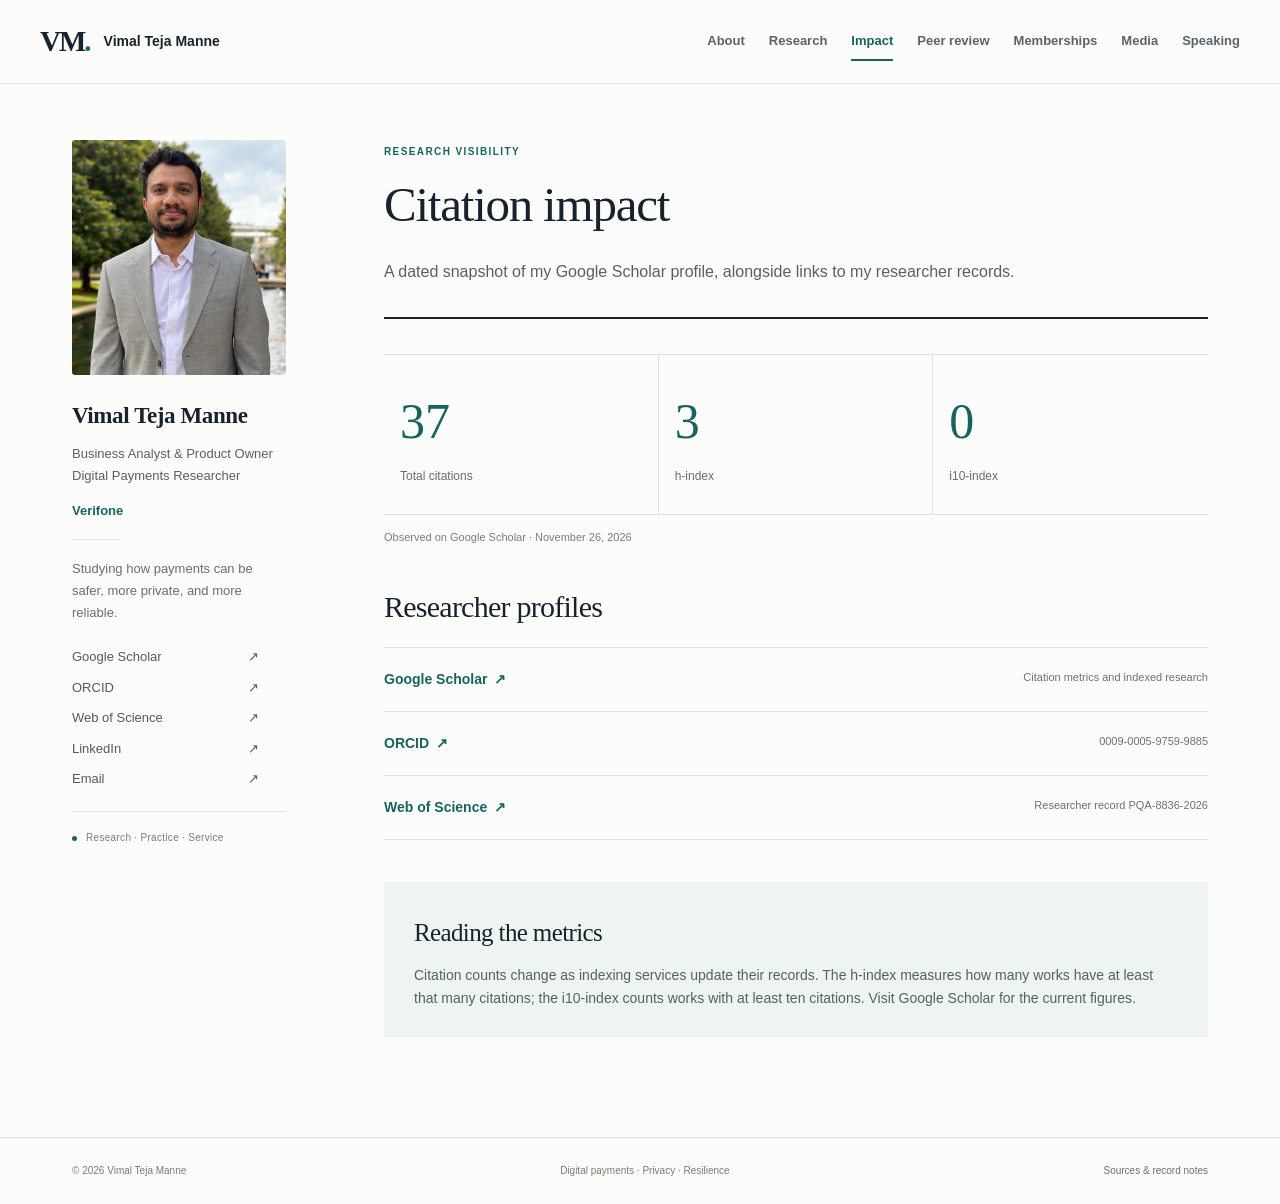
==== citation-impact.html @ 0ba7ec0e "Publish professional and scholarly portfolio" ====
<!doctype html><html lang="en"><head><meta charset="utf-8"><meta name="viewport" content="width=device-width,initial-scale=1"><title>Citation impact | Vimal Teja Manne</title><meta name="description" content="Vimal Teja Manne's professional and scholarly portfolio: digital payments, fraud detection, privacy, resilient systems, and academic service."><meta property="og:title" content="Citation impact | Vimal Teja Manne"><meta property="og:description" content="Digital payments research and practice, with publications, professional service, and speaking."><meta property="og:type" content="website"><link rel="icon" href="./favicon.svg" type="image/svg+xml"><link rel="stylesheet" href="./style.css"><script src="./site.js" defer></script><link rel="canonical" href="https://vimaltejam-prog.github.io/citation-impact.html"><meta property="og:url" content="https://vimaltejam-prog.github.io/citation-impact.html"><meta property="og:image" content="https://vimaltejam-prog.github.io/vimal-teja-manne.jpg"></head><body><a class="skip" href="#main">Skip to content</a><header class="masthead"><div class="masthead-inner"><a class="brand" href="./index.html"><span class="monogram">VM<span>.</span></span><span>Vimal Teja Manne</span></a><button class="menu-toggle" aria-expanded="false" aria-controls="main-nav">Menu <span aria-hidden="true">☰</span></button><nav id="main-nav" aria-label="Main navigation"><a href="./index.html" >About</a><a href="./publications.html" >Research</a><a href="./citation-impact.html" aria-current="page">Impact</a><a href="./peer-review.html" >Peer review</a><a href="./memberships.html" >Memberships</a><a href="./media.html" >Media</a><a href="./speaking.html" >Speaking</a></nav></div></header><div class="site-layout"><aside class="profile" aria-label="Profile"><img src="./vimal-teja-manne.jpg" width="240" height="240" alt="Vimal Teja Manne" fetchpriority="high"><a class="profile-name" href="./index.html">Vimal Teja Manne</a><p class="profile-role">Business Analyst &amp; Product Owner<br>Digital Payments Researcher</p><p class="affiliation">Verifone</p><div class="profile-rule"></div><p class="profile-bio">Studying how payments can be safer, more private, and more reliable.</p><ul class="profile-links"><li><a class="" href="https://scholar.google.com/citations?user=UysVplUAAAAJ&amp;hl=en" target="_blank" rel="noopener noreferrer">Google Scholar <span aria-hidden="true">↗</span></a></li><li><a class="" href="https://orcid.org/0009-0005-9759-9885" target="_blank" rel="noopener noreferrer">ORCID <span aria-hidden="true">↗</span></a></li><li><a class="" href="https://www.webofscience.com/wos/author/record/PQA-8836-2026" target="_blank" rel="noopener noreferrer">Web of Science <span aria-hidden="true">↗</span></a></li><li><a class="" href="https://www.linkedin.com/in/mv9t9/" target="_blank" rel="noopener noreferrer">LinkedIn <span aria-hidden="true">↗</span></a></li><li><a href="mailto:vimalteja.m@gmail.com">Email <span aria-hidden="true">↗</span></a></li></ul><div class="sidebar-note"><span class="dot"></span> Research · Practice · Service</div></aside><main id="main" tabindex="-1"><header class="page-heading"><p class="eyebrow">Research visibility</p><h1>Citation impact</h1><p class="intro">A dated snapshot of my Google Scholar profile, alongside links to my researcher records.</p></header><div class="impact-metrics"><a href="https://scholar.google.com/citations?user=UysVplUAAAAJ&hl=en" target="_blank" rel="noopener noreferrer"><strong>37</strong><span>Total citations</span></a><a href="https://scholar.google.com/citations?user=UysVplUAAAAJ&hl=en" target="_blank" rel="noopener noreferrer"><strong>3</strong><span>h-index</span></a><a href="https://scholar.google.com/citations?user=UysVplUAAAAJ&hl=en" target="_blank" rel="noopener noreferrer"><strong>0</strong><span>i10-index</span></a></div><p class="metric-date">Observed on Google Scholar · November 26, 2026</p><h2>Researcher profiles</h2><div class="record-list"><div class="record"><a class="" href="https://scholar.google.com/citations?user=UysVplUAAAAJ&amp;hl=en" target="_blank" rel="noopener noreferrer">Google Scholar <span aria-hidden="true">↗</span></a><span>Citation metrics and indexed research</span></div><div class="record"><a class="" href="https://orcid.org/0009-0005-9759-9885" target="_blank" rel="noopener noreferrer">ORCID <span aria-hidden="true">↗</span></a><span>0009-0005-9759-9885</span></div><div class="record"><a class="" href="https://www.webofscience.com/wos/author/record/PQA-8836-2026" target="_blank" rel="noopener noreferrer">Web of Science <span aria-hidden="true">↗</span></a><span>Researcher record PQA-8836-2026</span></div></div><div class="note"><h2>Reading the metrics</h2><p>Citation counts change as indexing services update their records. The h-index measures how many works have at least that many citations; the i10-index counts works with at least ten citations. Visit Google Scholar for the current figures.</p></div></main></div><footer><div><span>© 2026 Vimal Teja Manne</span><span>Digital payments · Privacy · Resilience</span><a href="./sources.html">Sources &amp; record notes</a></div></footer></body></html>
---- style.css ----
/* Adapted from the supplied MIT-licensed Academic Pages portfolio. */

:root {
  --portfolio-ink: #17222f;
  --portfolio-accent: #0b6e69;
  --portfolio-accent-dark: #07504c;
  --portfolio-soft: #e9f5f2;
  --portfolio-line: rgba(23, 34, 47, 0.13);
}

.page__title { max-width: 15ch; line-height: 1.08; letter-spacing: -.035em; }
.page__content { color: var(--portfolio-ink); }
.page__content a { text-decoration-thickness: 1px; text-underline-offset: .18em; }
.page-intro { max-width: 720px; font-size: 1.18em !important; line-height: 1.7; color: var(--global-text-color-light); }

.portfolio-hero { padding: clamp(1.5rem, 5vw, 4.5rem) 0 2.5rem; border-bottom: 1px solid var(--portfolio-line); }
.portfolio-hero h1 { max-width: 11ch; margin: .25rem 0 1rem; font-size: clamp(2.6rem, 7vw, 5.5rem); line-height: .98; letter-spacing: -.055em; }
.eyebrow { margin: 0 !important; color: var(--portfolio-accent); font-size: .76rem !important; font-weight: 800; letter-spacing: .12em; text-transform: uppercase; }
.hero-copy { max-width: 680px; font-size: clamp(1.05rem, 2vw, 1.35rem) !important; line-height: 1.6; color: var(--global-text-color-light); }
.hero-actions { display: flex; flex-wrap: wrap; gap: .75rem; margin-top: 1.75rem; }
.button { display: inline-flex; align-items: center; justify-content: center; min-height: 46px; padding: .75rem 1.1rem; border: 1px solid var(--portfolio-accent); border-radius: 999px; font-weight: 750; text-decoration: none !important; transition: transform .18s ease, background .18s ease; }
.button:hover { transform: translateY(-2px); }
.button--primary { background: var(--portfolio-accent); color: #fff !important; }
.button--primary:hover { background: var(--portfolio-accent-dark); }
.button--secondary { color: var(--portfolio-accent) !important; }

.metric-grid { display: grid; grid-template-columns: repeat(4, 1fr); gap: 1px; margin: 0 0 3.5rem; background: var(--portfolio-line); border-bottom: 1px solid var(--portfolio-line); }
.metric-card { min-width: 0; padding: 1.35rem .75rem; background: var(--global-bg-color); text-decoration: none !important; }
.metric-card strong { display: block; color: var(--portfolio-accent); font-size: 1.8rem; line-height: 1; }
.metric-card span { display: block; margin-top: .55rem; color: var(--global-text-color-light); font-size: .75rem; }
.focus-grid { display: grid; grid-template-columns: repeat(3, 1fr); gap: 1rem; margin: 1.5rem 0 3.5rem; }
.focus-card { padding: 1.4rem; border: 1px solid var(--portfolio-line); border-radius: 14px; background: var(--global-bg-color); }
.focus-card h3 { margin: .7rem 0 .5rem; }
.focus-card p { margin: 0 !important; color: var(--global-text-color-light); font-size: .9rem !important; line-height: 1.6; }
.focus-number { color: var(--portfolio-accent); font-size: .75rem; font-weight: 800; letter-spacing: .1em; }
.recognition-list { margin: 1.5rem 0 3.5rem; border-top: 1px solid var(--portfolio-line); }
.recognition-list a { display: grid; grid-template-columns: 90px 1fr auto; gap: 1rem; align-items: center; padding: 1.1rem 0; border-bottom: 1px solid var(--portfolio-line); text-decoration: none !important; }
.recognition-list a > span:first-child { color: var(--portfolio-accent); font-size: .76rem; font-weight: 800; text-transform: uppercase; }
.tag-list { display: flex; flex-wrap: wrap; gap: .55rem; margin: 1.25rem 0 3.5rem; }
.tag-list span { padding: .48rem .72rem; border: 1px solid var(--portfolio-line); border-radius: 999px; font-size: .82rem; }
.service-metrics { margin-top: 2rem; }
.service-list { margin: 1.5rem 0 3.5rem; border-top: 1px solid var(--portfolio-line); }
.service-item { display: grid; grid-template-columns: 90px 1fr; gap: 1.25rem; padding: 1.35rem 0; border-bottom: 1px solid var(--portfolio-line); }
.service-year { color: var(--portfolio-accent); font-size: .84rem; font-weight: 850; }
.service-item h3 { margin: .3rem 0 .25rem; }
.service-item p:last-child { margin: 0; color: var(--global-text-color-light); font-size: .88rem; }
.evidence-card { margin: 1.2rem 0; padding: clamp(1.25rem, 3vw, 1.75rem); border: 1px solid var(--portfolio-line); border-radius: 14px; background: var(--global-bg-color); }
.evidence-card__header { display: flex; align-items: flex-start; justify-content: space-between; gap: 1.25rem; margin-bottom: 1rem; }
.evidence-card__header h3 { margin: .3rem 0 0; }
.evidence-card h4 { margin: 1.2rem 0 .5rem; }
.evidence-card > p { color: var(--global-text-color-light); }
.evidence-link { flex: 0 0 auto; color: var(--portfolio-accent); font-size: .78rem; font-weight: 800; text-decoration: none !important; }
.evidence-note { flex: 0 0 auto; color: var(--global-text-color-light); font-size: .75rem; font-weight: 700; }
.evidence-actions { display: grid; grid-template-columns: repeat(auto-fit, minmax(185px, 1fr)); gap: .65rem; margin: .8rem 0 1.2rem; }
.evidence-actions a { display: block; padding: .75rem .85rem; border: 1px solid var(--portfolio-line); border-radius: 8px; text-decoration: none !important; }
.evidence-actions a:hover { border-color: var(--portfolio-accent); }
.evidence-actions span { display: block; margin-bottom: .2rem; color: var(--portfolio-accent); font-size: .68rem; font-weight: 800; letter-spacing: .08em; text-transform: uppercase; }
.evidence-actions strong { display: block; color: var(--portfolio-ink); font-size: .82rem; line-height: 1.35; }
.review-paper-list { margin: .65rem 0 0; padding-left: 1.25rem; }
.review-paper-list li { margin: .48rem 0; line-height: 1.45; }
.linked-papers a, .review-paper-list a { color: var(--global-text-color); text-decoration-thickness: 1px; }
.evidence-disclosure { margin-top: 3rem; padding: 1.5rem; border-left: 4px solid var(--portfolio-accent); background: var(--portfolio-soft); color: #17222f; }
.evidence-disclosure h2 { margin-top: 0; border: 0; }
.evidence-disclosure p { margin-bottom: 0; }
.contact-band { display: flex; gap: 2rem; align-items: center; justify-content: space-between; margin-top: 3.5rem; padding: clamp(1.5rem, 4vw, 2.5rem); border-radius: 16px; background: var(--portfolio-soft); }
.contact-band h2 { max-width: 650px; margin: .35rem 0 0; padding: 0; border: 0; color: #17222f; font-size: clamp(1.35rem, 3vw, 2rem); }
.classic-profile { max-width: 780px; margin-bottom: 2.75rem; padding: 1.5rem 0 2rem; border-bottom: 2px solid var(--portfolio-ink); }
.classic-profile h1 { max-width: none; margin: .35rem 0 .45rem; font-family: Georgia, 'Times New Roman', serif; font-size: clamp(2.1rem, 5vw, 3.6rem); font-weight: 600; line-height: 1.08; letter-spacing: -.025em; }
.classic-profile__role { margin: 0 0 1.25rem !important; color: var(--portfolio-accent); font-size: .95rem !important; font-weight: 750; }
.classic-profile__summary { max-width: 730px; margin: 0 !important; color: var(--global-text-color-light); font-size: 1.04rem !important; line-height: 1.7; }
.credential-grid { display: grid; grid-template-columns: repeat(4, 1fr); gap: 1px; margin: 1.2rem 0 3rem; border: 1px solid var(--portfolio-line); background: var(--portfolio-line); }
.credential-grid a { padding: 1.1rem; background: var(--global-bg-color); text-decoration: none !important; }
.credential-grid strong { display: block; color: var(--portfolio-ink); font-family: Georgia, 'Times New Roman', serif; font-size: 1.7rem; }
.credential-grid span { display: block; margin-top: .35rem; color: var(--global-text-color-light); font-size: .72rem; line-height: 1.35; }
.evidence-index { margin: 1.25rem 0 3rem; border-top: 1px solid var(--portfolio-line); }
.evidence-index a { display: grid; grid-template-columns: 145px 1fr 90px; gap: 1rem; padding: 1.05rem 0; border-bottom: 1px solid var(--portfolio-line); text-decoration: none !important; }
.evidence-index a > span:first-child { color: var(--portfolio-accent); font-size: .75rem; font-weight: 800; text-transform: uppercase; }
.evidence-index a > span:last-child { text-align: right; color: var(--global-text-color-light); font-size: .72rem; }
.qualification-list { margin: 1.25rem 0 3rem; border-top: 1px solid var(--portfolio-line); }
.qualification-list div { display: grid; grid-template-columns: 120px 1fr; gap: 1.25rem; padding: 1rem 0; border-bottom: 1px solid var(--portfolio-line); }
.qualification-list dt { color: var(--portfolio-accent); font-size: .76rem; font-weight: 800; text-transform: uppercase; }
.qualification-list dd { margin: 0; line-height: 1.55; }
.professional-links { display: flex; flex-wrap: wrap; gap: .45rem .7rem; }
.documentation-statement { margin-top: 2.5rem !important; padding: 1rem 1.15rem; border-left: 3px solid var(--portfolio-accent); background: var(--portfolio-soft); color: #17222f; font-size: .84rem !important; }

@media (max-width: 760px) {
  .metric-grid { grid-template-columns: repeat(2, 1fr); }
  .focus-grid { grid-template-columns: 1fr; }
  .recognition-list a { grid-template-columns: 70px 1fr auto; gap: .65rem; }
  .service-item { grid-template-columns: 58px 1fr; gap: .8rem; }
  .evidence-card__header { flex-direction: column; gap: .65rem; }
  .contact-band { align-items: flex-start; flex-direction: column; }
  .credential-grid { grid-template-columns: repeat(2, 1fr); }
  .evidence-index a { grid-template-columns: 1fr; gap: .35rem; }
  .evidence-index a > span:last-child { text-align: left; }
  .qualification-list div { grid-template-columns: 1fr; gap: .3rem; }
}
/* Portable layout and responsive typography. */
:root{--global-bg-color:#fcfcfa;--global-text-color:#17222f;--global-text-color-light:#55616a;--portfolio-accent:#17645e;--portfolio-accent-dark:#104b47;--portfolio-line:#dce3de;--portfolio-soft:#eef4f0;color-scheme:light}
*{box-sizing:border-box}html{scroll-behavior:smooth}body{margin:0;background:var(--global-bg-color);color:var(--portfolio-ink);font:16px/1.65 -apple-system,BlinkMacSystemFont,"Segoe UI",sans-serif}a{color:var(--portfolio-accent);text-underline-offset:4px}a:hover{color:var(--portfolio-accent-dark)}button,input{font:inherit}button,a,input{ -webkit-tap-highlight-color:transparent}a:focus-visible,button:focus-visible,input:focus-visible{outline:3px solid #bb7b30;outline-offset:5px}h1,h2,h3,p{margin-top:0}h1,h2{font-family:Georgia,"Times New Roman",serif;font-weight:500;letter-spacing:-.025em;line-height:1.2}h2{font-size:30px;margin-bottom:20px}h3{font-size:17px;line-height:1.4}p{margin-bottom:20px}a span[aria-hidden]{display:inline-block;margin-left:3px}main{min-width:0}main:focus{outline:0}.skip{position:fixed;left:12px;top:-80px;z-index:20;padding:10px;background:white}.skip:focus{top:12px}.masthead{border-bottom:1px solid var(--portfolio-line);background:#fcfcfa}.masthead-inner{max-width:1280px;margin:auto;padding:22px 40px;display:flex;align-items:center;justify-content:space-between;gap:25px}.brand{display:flex;align-items:center;gap:14px;text-decoration:none;color:var(--portfolio-ink);font-size:14px;font-weight:650;white-space:nowrap}.monogram{font:600 29px/1 Georgia,serif;letter-spacing:-2px}.monogram span{color:var(--portfolio-accent)}nav{display:flex;gap:24px}nav a{padding:8px 0;color:#59636a;text-decoration:none;font-size:13px;font-weight:550;border-bottom:2px solid transparent}nav a:hover,nav a[aria-current]{color:var(--portfolio-accent);border-color:var(--portfolio-accent)}.menu-toggle{display:none}.site-layout{display:grid;grid-template-columns:240px minmax(0,1fr);gap:72px;max-width:1200px;margin:0 auto;padding:56px 32px 100px}.profile{align-self:start;position:sticky;top:32px}.profile>img{display:block;width:214px;height:235px;object-fit:cover;object-position:50% 30%;border-radius:3px;margin-bottom:22px}.profile-name{display:block;font-family:Georgia,serif;font-size:23px;font-weight:600;color:var(--portfolio-ink);text-decoration:none;letter-spacing:-.4px}.profile-role{font-size:13px;line-height:1.7;color:#55616a;margin:8px 0 12px}.affiliation{font-size:13px;color:var(--portfolio-accent);font-weight:650;margin:0 0 18px}.profile-rule{height:1px;background:var(--portfolio-line);width:48px;margin-bottom:18px}.profile-bio{font-size:13px;color:#64716f;max-width:205px;line-height:1.7}.profile-links{list-style:none;padding:0;margin:22px 0}.profile-links li{margin:9px 0;font-size:13px}.profile-links a{text-decoration:none;color:#4c5e5b;display:flex;justify-content:space-between;max-width:187px}.profile-links a:hover{color:var(--portfolio-accent);text-decoration:underline}.sidebar-note{font-size:10px;letter-spacing:.03em;color:#75817c;border-top:1px solid var(--portfolio-line);padding-top:18px;max-width:214px}.dot{display:inline-block;width:5px;height:5px;background:var(--portfolio-accent);border-radius:50%;margin-right:6px}.classic-profile{padding:3px 0 36px;margin-bottom:28px;max-width:none}.classic-profile h1{font-size:58px;line-height:1.1;margin:17px 0 14px;font-weight:500}.classic-profile__role{font-size:14px!important;line-height:1.65;font-weight:600;margin-bottom:22px!important}.classic-profile__summary{font-size:17px!important;line-height:1.85;max-width:690px}.eyebrow{font-size:10px!important;letter-spacing:.14em;line-height:1.7;font-weight:700;color:var(--portfolio-accent)}.hero-actions{margin-top:26px;gap:25px;align-items:center}.button{border-radius:3px;padding:10px 17px;font-size:12px;min-height:42px;gap:12px}.primary{background:var(--portfolio-accent);color:#fff}.primary:hover{background:var(--portfolio-accent-dark);color:white}.text-link{font-size:12px;font-weight:650;text-decoration:none}.text-link:hover{text-decoration:underline}.credential-grid{border:none;border-top:1px solid var(--portfolio-line);border-bottom:1px solid var(--portfolio-line);margin:0 0 52px;gap:0;background:transparent}.credential-grid a{padding:21px 16px 22px;border-right:1px solid var(--portfolio-line);background:transparent}.credential-grid a:first-child{padding-left:0}.credential-grid a:last-child{border:0}.credential-grid strong{font-size:30px;font-weight:500;color:var(--portfolio-accent);white-space:nowrap}.credential-grid span{font-size:10px;line-height:1.7;margin-top:7px}.about-section{margin-bottom:52px}.about-section h2{margin:14px 0 22px;font-size:34px}.about-section>p:not(.eyebrow):not(.small-source){font-size:15px;line-height:1.85;color:#55616a}.small-source{font-size:11px;color:#6a7771;line-height:1.8}.small-source a{font-size:11px;text-decoration:none}.section-heading h2{font-size:28px;margin-top:12px}.evidence-index{margin-top:24px;margin-bottom:50px}.evidence-index a{grid-template-columns:34px 1fr 25px;gap:15px;padding:20px 0;align-items:start}.evidence-index a>span:first-child{font-size:11px;font-weight:500;letter-spacing:.06em;padding-top:2px}.evidence-index a h3{font-family:Georgia,serif;font-weight:500;font-size:21px;margin:0 0 6px;color:var(--portfolio-ink)}.evidence-index a p{font-size:12px;color:#64716f;margin:0;line-height:1.7}.evidence-index a:hover h3{color:var(--portfolio-accent)}.evidence-index a>.index-arrow{font-size:20px;color:var(--portfolio-accent)!important}.featured{background:var(--portfolio-soft);padding:30px 34px;border-left:3px solid var(--portfolio-accent)}.featured-header{display:flex;justify-content:space-between;align-items:start;gap:22px}.featured h2{font-size:30px;margin:12px 0 20px}.featured p:not(.eyebrow){font-size:14px;color:#55616a;max-width:590px}.feature-label{font-size:8px;letter-spacing:.05em;color:#63766b;max-width:110px;padding-top:18px;line-height:1.8}.page-heading{padding:3px 0 30px;border-bottom:2px solid var(--portfolio-ink);margin-bottom:35px}.page-heading h1{font-size:49px;margin:16px 0 22px}.intro{font-size:16px;line-height:1.85;color:#55616a;max-width:680px;margin-bottom:0}.research-toolbar{margin-bottom:12px}.search-label{display:block;font-size:12px;font-weight:650;margin-bottom:8px}input[type=search]{width:100%;border:1px solid #cbd6ce;background:#fff;border-radius:3px;padding:12px 14px;color:var(--portfolio-ink);font-size:13px}.filters{display:flex;gap:9px;flex-wrap:wrap;margin-top:17px}.filters button{border:1px solid #cbd6ce;background:transparent;padding:7px 12px;border-radius:3px;color:#52645a;font-size:11px;cursor:pointer}.filters button.active{color:white;background:var(--portfolio-accent);border-color:var(--portfolio-accent)}#results-count{font-size:11px;color:#68756e;margin:14px 0}.publication{padding:28px 0 30px;border-top:1px solid var(--portfolio-line)}.publication h2{font-size:24px;margin:12px 0;line-height:1.4}.publication h2 a{color:var(--portfolio-ink);text-decoration:none}.publication h2 a:hover{color:var(--portfolio-accent)}.publication h2 a span{font-family:Arial,sans-serif;font-size:16px;color:var(--portfolio-accent)}.pub-meta{display:flex;gap:15px;align-items:center;color:var(--portfolio-accent);font-size:10px;letter-spacing:.04em;flex-wrap:wrap}.type-tag{background:var(--portfolio-soft);padding:3px 8px;font-size:9px}.authors{font-size:12px;color:#52605a;margin-bottom:6px}.venue{font-size:12px;color:#68756e;margin-bottom:14px}.pub-summary{font-size:14px;color:#52605a}.pub-links{display:flex;gap:16px;flex-wrap:wrap;align-items:center;font-size:11px}.pub-links>a{text-decoration:none;font-weight:650}.doi{font-size:10px;color:#718077;overflow-wrap:anywhere}.documentation-statement{font-size:12px!important;line-height:1.8;border-left-width:2px;padding:16px 20px;margin:40px 0 0!important}.impact-metrics{display:grid;grid-template-columns:repeat(3,1fr);border-top:1px solid var(--portfolio-line);border-bottom:1px solid var(--portfolio-line);margin-top:10px}.impact-metrics a{padding:25px 16px;text-decoration:none;border-right:1px solid var(--portfolio-line)}.impact-metrics a:last-child{border:0}.impact-metrics strong{font-family:Georgia,serif;display:block;font-size:50px;font-weight:500}.impact-metrics span{font-size:12px;color:#627168}.metric-date{font-size:11px;color:#748177;margin:12px 0 42px}.record-list{border-top:1px solid var(--portfolio-line);margin:22px 0 42px}.record{display:flex;justify-content:space-between;gap:25px;padding:20px 0;border-bottom:1px solid var(--portfolio-line);align-items:start}.record>a{font-size:14px;text-decoration:none;font-weight:600}.record>span{font-size:11px;color:#66776a}.record h3{margin:0 0 7px}.record p{margin:0;font-size:13px;color:#667368}.note{background:var(--portfolio-soft);padding:26px 30px;margin-top:35px}.note h2{font-size:25px;margin:10px 0 16px}.note p:not(.eyebrow){font-size:14px;margin-bottom:0;color:#52645b}.note a{display:inline-block;margin-top:15px}.service-item{grid-template-columns:65px 1fr;padding:26px 0;margin-bottom:0;border-bottom:1px solid var(--portfolio-line)}.service-item h2{font-size:25px}.service-item h3{font-size:20px;font-family:Georgia,serif;font-weight:500}.service-item p{font-size:14px;color:#5d6b61;margin-bottom:12px}.service-item .small-source{font-size:11px;margin-bottom:0}.evidence-card{border-radius:3px;padding:28px 30px;margin:24px 0}.evidence-card h2{font-size:29px;margin:12px 0 16px}.evidence-card>p:not(.eyebrow){font-size:14px}.badge{display:inline-block;padding:3px 10px;background:var(--portfolio-soft);color:var(--portfolio-accent);font-size:11px;margin-bottom:20px}.facts{font-size:12px;margin:20px 0}.facts div{display:flex;gap:20px;border-top:1px solid var(--portfolio-line);padding:10px 0}.facts dt{width:125px;color:#69756d}.facts dd{margin:0;font-weight:550}.media-item{padding:6px 0 35px;margin:0 0 35px;border-bottom:1px solid var(--portfolio-line)}.media-item h2{font-size:28px;margin:16px 0;line-height:1.35}.media-item h2 a{color:var(--portfolio-ink);text-decoration:none}.media-item h2 a:hover{color:var(--portfolio-accent)}.media-item>p:not(.authors):not(.reference-label):not(.reference-title){font-size:14px;color:#5a685f}.reference-label{margin:20px 0 6px;font-size:9px;letter-spacing:.08em;text-transform:uppercase;color:var(--portfolio-accent)}.reference-title{font-size:12px;margin-bottom:22px;color:#647168}.talk{border-bottom:1px solid var(--portfolio-line);padding:5px 0 30px;margin-bottom:30px}.talk h2{font-size:28px;line-height:1.4;margin:13px 0}.talk .eyebrow span{color:#748174;font-weight:500}.talk>p:not(.eyebrow){font-size:14px;color:#607064}.talk-venue{font-weight:650}.education{padding:5px 0 30px}.education h2{font-size:32px;margin:14px 0}main>h2{margin-top:32px}main>p{font-size:14px;color:#58685c;line-height:1.85}footer{border-top:1px solid var(--portfolio-line);font-size:10px;color:#728073}footer>div{max-width:1200px;margin:auto;padding:25px 32px;display:flex;gap:25px;justify-content:space-between}footer a{color:#637468;text-decoration:none}[hidden]{display:none!important}
@media(min-width:1450px){.site-layout{gap:90px;max-width:1250px}.masthead-inner{max-width:1330px}}
@media(max-width:1050px){.site-layout{gap:42px;grid-template-columns:205px minmax(0,1fr)}.masthead-inner{padding:19px 28px;gap:18px}.brand>span:last-child{display:none}nav{gap:20px}.profile>img{width:190px;height:210px}.profile-name{font-size:21px}.classic-profile h1{font-size:49px}.credential-grid a{padding:19px 10px}.credential-grid strong{font-size:27px}}
@media(max-width:760px){.masthead-inner{padding:16px 22px;flex-wrap:wrap}.brand>span:last-child{display:block;font-size:12px}.monogram{font-size:26px}.menu-toggle{display:block;border:0;background:none;color:var(--portfolio-accent);padding:6px 0;font-size:12px;cursor:pointer}nav{display:none;flex-basis:100%;gap:5px 20px;flex-wrap:wrap;padding-top:10px}nav.open{display:flex}nav a{font-size:12px}.site-layout{grid-template-columns:1fr;gap:36px;padding:28px 22px 60px}.profile{position:static;display:grid;grid-template-columns:100px 1fr;column-gap:20px;border-bottom:1px solid var(--portfolio-line);padding-bottom:24px}.profile>img{grid-column:1;grid-row:1/5;width:100px;height:116px;margin:0;object-position:center 25%}.profile-name{grid-column:2;font-size:23px;line-height:1.3;align-self:end}.profile-role{grid-column:2;font-size:11px;margin:6px 0}.affiliation{grid-column:2;font-size:11px;margin:0}.profile-rule,.profile-bio,.sidebar-note{display:none}.profile-links{grid-column:1/-1;display:flex;gap:10px 18px;flex-wrap:wrap;margin:18px 0 0}.profile-links li{font-size:10px;margin:0}.profile-links a span{display:none}.classic-profile{padding-top:0;margin-bottom:22px}.classic-profile h1{font-size:43px;margin:13px 0}.classic-profile__role{font-size:12px!important}.classic-profile__summary{font-size:15px!important;line-height:1.85}.eyebrow{font-size:9px!important}.hero-actions{gap:20px;margin-top:23px}.credential-grid{grid-template-columns:repeat(2,1fr);margin-bottom:34px}.credential-grid a{padding:19px 17px!important;border-bottom:1px solid var(--portfolio-line)}.credential-grid a:nth-child(2){border-right:0}.credential-grid a:nth-child(3){border-bottom:0}.credential-grid a:last-child{border:0}.credential-grid strong{font-size:29px}.credential-grid span{font-size:10px}.about-section h2{font-size:29px}.about-section{margin-bottom:34px}.about-section>p:not(.eyebrow):not(.small-source){font-size:14px}.desktop-break{display:none}.section-heading h2{font-size:26px}.evidence-index a{grid-template-columns:25px 1fr 20px;gap:9px}.evidence-index a>span:last-child{text-align:right}.evidence-index a h3{font-size:20px}.evidence-index a p{font-size:12px}.featured{padding:25px 23px}.featured-header{display:block}.featured h2{font-size:28px}.feature-label{display:block;padding:0;margin:0 0 15px;max-width:none}.featured p:not(.eyebrow){font-size:13px}.page-heading h1{font-size:40px}.intro{font-size:15px}.publication h2{font-size:23px}.pub-summary{font-size:13px}.record{gap:15px;flex-direction:column}.record>span{font-size:10px}.evidence-card{padding:24px 22px}.evidence-card h2{font-size:26px}.media-item h2,.talk h2{font-size:26px}.impact-metrics strong{font-size:42px}.impact-metrics a{padding:20px 12px}.impact-metrics span{font-size:10px}.note{padding:22px}.facts dt{width:110px}.facts div{gap:10px}footer>div{padding:20px 22px;flex-wrap:wrap;gap:8px 20px}footer>div>span:nth-child(2){display:none}.documentation-statement{font-size:11px!important}}
@media(prefers-reduced-motion:reduce){html{scroll-behavior:auto}*{transition:none!important}}
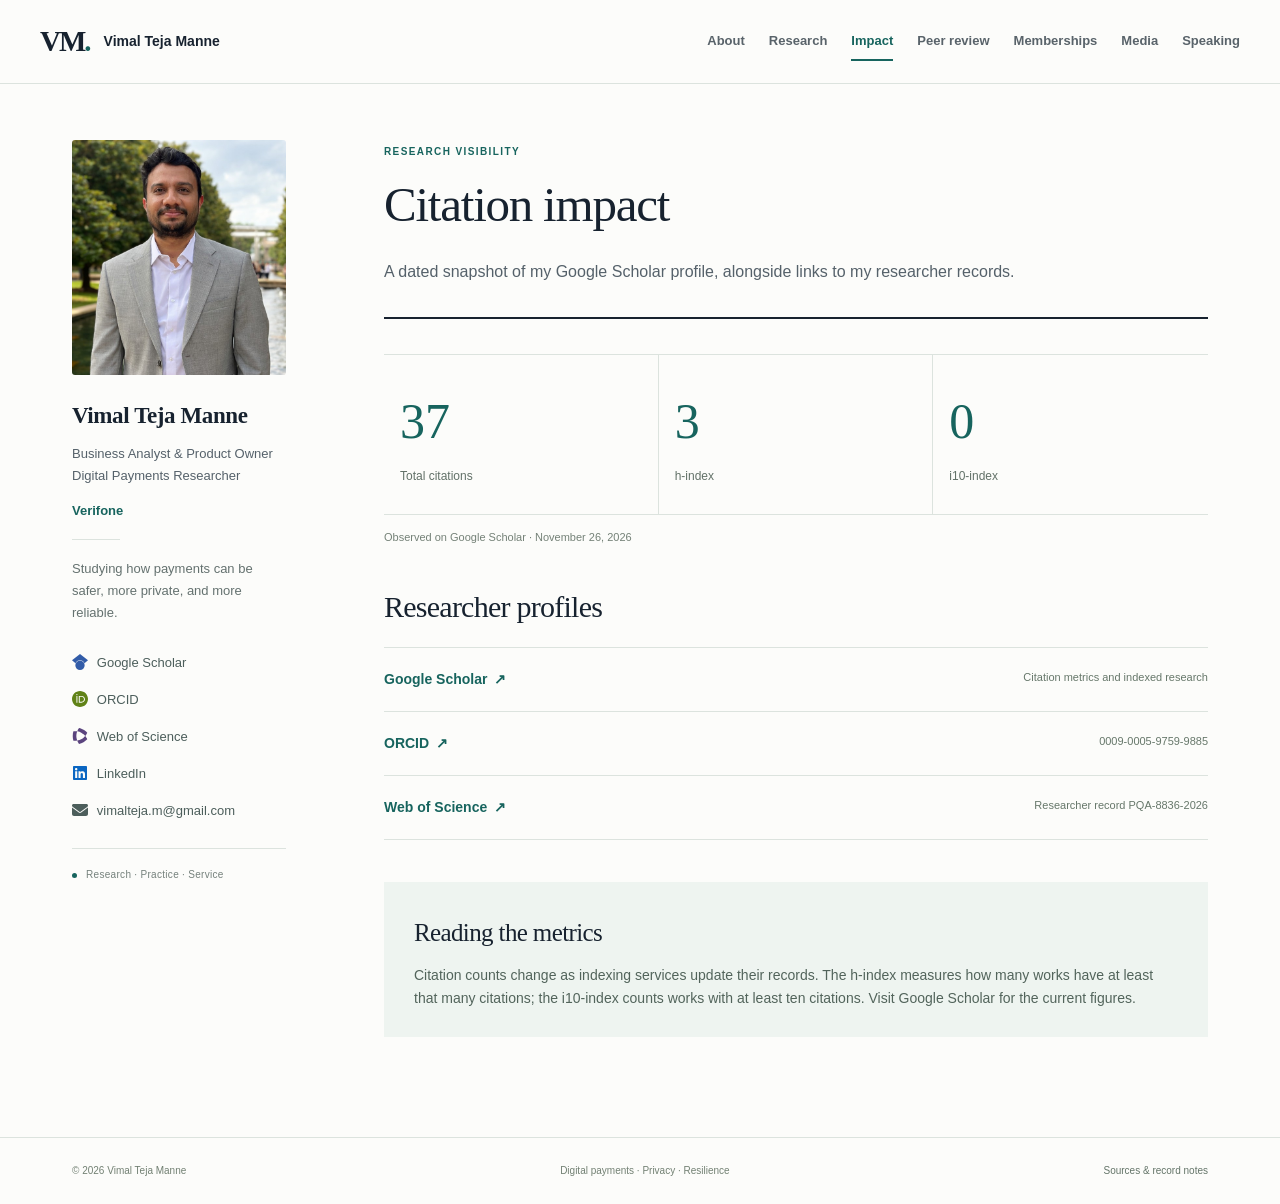
==== commit 69189502: "Add profile icons and display contact email" ====
--- a/citation-impact.html
+++ b/citation-impact.html
@@ -1 +1 @@
-<!doctype html><html lang="en"><head><meta charset="utf-8"><meta name="viewport" content="width=device-width,initial-scale=1"><title>Citation impact | Vimal Teja Manne</title><meta name="description" content="Vimal Teja Manne's professional and scholarly portfolio: digital payments, fraud detection, privacy, resilient systems, and academic service."><meta property="og:title" content="Citation impact | Vimal Teja Manne"><meta property="og:description" content="Digital payments research and practice, with publications, professional service, and speaking."><meta property="og:type" content="website"><link rel="icon" href="./favicon.svg" type="image/svg+xml"><link rel="stylesheet" href="./style.css"><script src="./site.js" defer></script><link rel="canonical" href="https://vimaltejam-prog.github.io/citation-impact.html"><meta property="og:url" content="https://vimaltejam-prog.github.io/citation-impact.html"><meta property="og:image" content="https://vimaltejam-prog.github.io/vimal-teja-manne.jpg"></head><body><a class="skip" href="#main">Skip to content</a><header class="masthead"><div class="masthead-inner"><a class="brand" href="./index.html"><span class="monogram">VM<span>.</span></span><span>Vimal Teja Manne</span></a><button class="menu-toggle" aria-expanded="false" aria-controls="main-nav">Menu <span aria-hidden="true">☰</span></button><nav id="main-nav" aria-label="Main navigation"><a href="./index.html" >About</a><a href="./publications.html" >Research</a><a href="./citation-impact.html" aria-current="page">Impact</a><a href="./peer-review.html" >Peer review</a><a href="./memberships.html" >Memberships</a><a href="./media.html" >Media</a><a href="./speaking.html" >Speaking</a></nav></div></header><div class="site-layout"><aside class="profile" aria-label="Profile"><img src="./vimal-teja-manne.jpg" width="240" height="240" alt="Vimal Teja Manne" fetchpriority="high"><a class="profile-name" href="./index.html">Vimal Teja Manne</a><p class="profile-role">Business Analyst &amp; Product Owner<br>Digital Payments Researcher</p><p class="affiliation">Verifone</p><div class="profile-rule"></div><p class="profile-bio">Studying how payments can be safer, more private, and more reliable.</p><ul class="profile-links"><li><a class="" href="https://scholar.google.com/citations?user=UysVplUAAAAJ&amp;hl=en" target="_blank" rel="noopener noreferrer">Google Scholar <span aria-hidden="true">↗</span></a></li><li><a class="" href="https://orcid.org/0009-0005-9759-9885" target="_blank" rel="noopener noreferrer">ORCID <span aria-hidden="true">↗</span></a></li><li><a class="" href="https://www.webofscience.com/wos/author/record/PQA-8836-2026" target="_blank" rel="noopener noreferrer">Web of Science <span aria-hidden="true">↗</span></a></li><li><a class="" href="https://www.linkedin.com/in/mv9t9/" target="_blank" rel="noopener noreferrer">LinkedIn <span aria-hidden="true">↗</span></a></li><li><a href="mailto:vimalteja.m@gmail.com">Email <span aria-hidden="true">↗</span></a></li></ul><div class="sidebar-note"><span class="dot"></span> Research · Practice · Service</div></aside><main id="main" tabindex="-1"><header class="page-heading"><p class="eyebrow">Research visibility</p><h1>Citation impact</h1><p class="intro">A dated snapshot of my Google Scholar profile, alongside links to my researcher records.</p></header><div class="impact-metrics"><a href="https://scholar.google.com/citations?user=UysVplUAAAAJ&hl=en" target="_blank" rel="noopener noreferrer"><strong>37</strong><span>Total citations</span></a><a href="https://scholar.google.com/citations?user=UysVplUAAAAJ&hl=en" target="_blank" rel="noopener noreferrer"><strong>3</strong><span>h-index</span></a><a href="https://scholar.google.com/citations?user=UysVplUAAAAJ&hl=en" target="_blank" rel="noopener noreferrer"><strong>0</strong><span>i10-index</span></a></div><p class="metric-date">Observed on Google Scholar · November 26, 2026</p><h2>Researcher profiles</h2><div class="record-list"><div class="record"><a class="" href="https://scholar.google.com/citations?user=UysVplUAAAAJ&amp;hl=en" target="_blank" rel="noopener noreferrer">Google Scholar <span aria-hidden="true">↗</span></a><span>Citation metrics and indexed research</span></div><div class="record"><a class="" href="https://orcid.org/0009-0005-9759-9885" target="_blank" rel="noopener noreferrer">ORCID <span aria-hidden="true">↗</span></a><span>0009-0005-9759-9885</span></div><div class="record"><a class="" href="https://www.webofscience.com/wos/author/record/PQA-8836-2026" target="_blank" rel="noopener noreferrer">Web of Science <span aria-hidden="true">↗</span></a><span>Researcher record PQA-8836-2026</span></div></div><div class="note"><h2>Reading the metrics</h2><p>Citation counts change as indexing services update their records. The h-index measures how many works have at least that many citations; the i10-index counts works with at least ten citations. Visit Google Scholar for the current figures.</p></div></main></div><footer><div><span>© 2026 Vimal Teja Manne</span><span>Digital payments · Privacy · Resilience</span><a href="./sources.html">Sources &amp; record notes</a></div></footer></body></html>+<!doctype html><html lang="en"><head><meta charset="utf-8"><meta name="viewport" content="width=device-width,initial-scale=1"><title>Citation impact | Vimal Teja Manne</title><meta name="description" content="Vimal Teja Manne's professional and scholarly portfolio: digital payments, fraud detection, privacy, resilient systems, and academic service."><meta property="og:title" content="Citation impact | Vimal Teja Manne"><meta property="og:description" content="Digital payments research and practice, with publications, professional service, and speaking."><meta property="og:type" content="website"><link rel="icon" href="./favicon.svg" type="image/svg+xml"><link rel="stylesheet" href="./style.css"><script src="./site.js" defer></script><link rel="canonical" href="https://vimaltejam-prog.github.io/citation-impact.html"><meta property="og:url" content="https://vimaltejam-prog.github.io/citation-impact.html"><meta property="og:image" content="https://vimaltejam-prog.github.io/vimal-teja-manne.jpg"><link rel="stylesheet" href="./profile-links.css"></head><body><a class="skip" href="#main">Skip to content</a><header class="masthead"><div class="masthead-inner"><a class="brand" href="./index.html"><span class="monogram">VM<span>.</span></span><span>Vimal Teja Manne</span></a><button class="menu-toggle" aria-expanded="false" aria-controls="main-nav">Menu <span aria-hidden="true">☰</span></button><nav id="main-nav" aria-label="Main navigation"><a href="./index.html" >About</a><a href="./publications.html" >Research</a><a href="./citation-impact.html" aria-current="page">Impact</a><a href="./peer-review.html" >Peer review</a><a href="./memberships.html" >Memberships</a><a href="./media.html" >Media</a><a href="./speaking.html" >Speaking</a></nav></div></header><div class="site-layout"><aside class="profile" aria-label="Profile"><img src="./vimal-teja-manne.jpg" width="240" height="240" alt="Vimal Teja Manne" fetchpriority="high"><a class="profile-name" href="./index.html">Vimal Teja Manne</a><p class="profile-role">Business Analyst &amp; Product Owner<br>Digital Payments Researcher</p><p class="affiliation">Verifone</p><div class="profile-rule"></div><p class="profile-bio">Studying how payments can be safer, more private, and more reliable.</p><ul class="profile-links" aria-label="Profiles and contact"><li><a href="https://scholar.google.com/citations?user=UysVplUAAAAJ&amp;hl=en" target="_blank" rel="noopener noreferrer"><img src="./profile-googlescholar.svg" width="16" height="16" alt=""><span class="profile-link-label">Google Scholar</span></a></li><li><a href="https://orcid.org/0009-0005-9759-9885" target="_blank" rel="noopener noreferrer"><img src="./profile-orcid.svg" width="16" height="16" alt=""><span class="profile-link-label">ORCID</span></a></li><li><a href="https://www.webofscience.com/wos/author/record/PQA-8836-2026" target="_blank" rel="noopener noreferrer"><img src="./profile-webofscience.svg" width="16" height="16" alt=""><span class="profile-link-label">Web of Science</span></a></li><li><a href="https://www.linkedin.com/in/mv9t9/" target="_blank" rel="noopener noreferrer"><img src="./profile-linkedin.svg" width="16" height="16" alt=""><span class="profile-link-label">LinkedIn</span></a></li><li><a href="mailto:vimalteja.m@gmail.com"><img src="./profile-email.svg" width="16" height="16" alt=""><span class="profile-link-label">vimalteja.m@gmail.com</span></a></li></ul><div class="sidebar-note"><span class="dot"></span> Research · Practice · Service</div></aside><main id="main" tabindex="-1"><header class="page-heading"><p class="eyebrow">Research visibility</p><h1>Citation impact</h1><p class="intro">A dated snapshot of my Google Scholar profile, alongside links to my researcher records.</p></header><div class="impact-metrics"><a href="https://scholar.google.com/citations?user=UysVplUAAAAJ&hl=en" target="_blank" rel="noopener noreferrer"><strong>37</strong><span>Total citations</span></a><a href="https://scholar.google.com/citations?user=UysVplUAAAAJ&hl=en" target="_blank" rel="noopener noreferrer"><strong>3</strong><span>h-index</span></a><a href="https://scholar.google.com/citations?user=UysVplUAAAAJ&hl=en" target="_blank" rel="noopener noreferrer"><strong>0</strong><span>i10-index</span></a></div><p class="metric-date">Observed on Google Scholar · November 26, 2026</p><h2>Researcher profiles</h2><div class="record-list"><div class="record"><a class="" href="https://scholar.google.com/citations?user=UysVplUAAAAJ&amp;hl=en" target="_blank" rel="noopener noreferrer">Google Scholar <span aria-hidden="true">↗</span></a><span>Citation metrics and indexed research</span></div><div class="record"><a class="" href="https://orcid.org/0009-0005-9759-9885" target="_blank" rel="noopener noreferrer">ORCID <span aria-hidden="true">↗</span></a><span>0009-0005-9759-9885</span></div><div class="record"><a class="" href="https://www.webofscience.com/wos/author/record/PQA-8836-2026" target="_blank" rel="noopener noreferrer">Web of Science <span aria-hidden="true">↗</span></a><span>Researcher record PQA-8836-2026</span></div></div><div class="note"><h2>Reading the metrics</h2><p>Citation counts change as indexing services update their records. The h-index measures how many works have at least that many citations; the i10-index counts works with at least ten citations. Visit Google Scholar for the current figures.</p></div></main></div><footer><div><span>© 2026 Vimal Teja Manne</span><span>Digital payments · Privacy · Resilience</span><a href="./sources.html">Sources &amp; record notes</a></div></footer></body></html>
--- a/style.css
+++ b/style.css
@@ -102,3 +102,98 @@
 @media(max-width:1050px){.site-layout{gap:42px;grid-template-columns:205px minmax(0,1fr)}.masthead-inner{padding:19px 28px;gap:18px}.brand>span:last-child{display:none}nav{gap:20px}.profile>img{width:190px;height:210px}.profile-name{font-size:21px}.classic-profile h1{font-size:49px}.credential-grid a{padding:19px 10px}.credential-grid strong{font-size:27px}}
 @media(max-width:760px){.masthead-inner{padding:16px 22px;flex-wrap:wrap}.brand>span:last-child{display:block;font-size:12px}.monogram{font-size:26px}.menu-toggle{display:block;border:0;background:none;color:var(--portfolio-accent);padding:6px 0;font-size:12px;cursor:pointer}nav{display:none;flex-basis:100%;gap:5px 20px;flex-wrap:wrap;padding-top:10px}nav.open{display:flex}nav a{font-size:12px}.site-layout{grid-template-columns:1fr;gap:36px;padding:28px 22px 60px}.profile{position:static;display:grid;grid-template-columns:100px 1fr;column-gap:20px;border-bottom:1px solid var(--portfolio-line);padding-bottom:24px}.profile>img{grid-column:1;grid-row:1/5;width:100px;height:116px;margin:0;object-position:center 25%}.profile-name{grid-column:2;font-size:23px;line-height:1.3;align-self:end}.profile-role{grid-column:2;font-size:11px;margin:6px 0}.affiliation{grid-column:2;font-size:11px;margin:0}.profile-rule,.profile-bio,.sidebar-note{display:none}.profile-links{grid-column:1/-1;display:flex;gap:10px 18px;flex-wrap:wrap;margin:18px 0 0}.profile-links li{font-size:10px;margin:0}.profile-links a span{display:none}.classic-profile{padding-top:0;margin-bottom:22px}.classic-profile h1{font-size:43px;margin:13px 0}.classic-profile__role{font-size:12px!important}.classic-profile__summary{font-size:15px!important;line-height:1.85}.eyebrow{font-size:9px!important}.hero-actions{gap:20px;margin-top:23px}.credential-grid{grid-template-columns:repeat(2,1fr);margin-bottom:34px}.credential-grid a{padding:19px 17px!important;border-bottom:1px solid var(--portfolio-line)}.credential-grid a:nth-child(2){border-right:0}.credential-grid a:nth-child(3){border-bottom:0}.credential-grid a:last-child{border:0}.credential-grid strong{font-size:29px}.credential-grid span{font-size:10px}.about-section h2{font-size:29px}.about-section{margin-bottom:34px}.about-section>p:not(.eyebrow):not(.small-source){font-size:14px}.desktop-break{display:none}.section-heading h2{font-size:26px}.evidence-index a{grid-template-columns:25px 1fr 20px;gap:9px}.evidence-index a>span:last-child{text-align:right}.evidence-index a h3{font-size:20px}.evidence-index a p{font-size:12px}.featured{padding:25px 23px}.featured-header{display:block}.featured h2{font-size:28px}.feature-label{display:block;padding:0;margin:0 0 15px;max-width:none}.featured p:not(.eyebrow){font-size:13px}.page-heading h1{font-size:40px}.intro{font-size:15px}.publication h2{font-size:23px}.pub-summary{font-size:13px}.record{gap:15px;flex-direction:column}.record>span{font-size:10px}.evidence-card{padding:24px 22px}.evidence-card h2{font-size:26px}.media-item h2,.talk h2{font-size:26px}.impact-metrics strong{font-size:42px}.impact-metrics a{padding:20px 12px}.impact-metrics span{font-size:10px}.note{padding:22px}.facts dt{width:110px}.facts div{gap:10px}footer>div{padding:20px 22px;flex-wrap:wrap;gap:8px 20px}footer>div>span:nth-child(2){display:none}.documentation-statement{font-size:11px!important}}
 @media(prefers-reduced-motion:reduce){html{scroll-behavior:auto}*{transition:none!important}}
+
+.home-research-stats {
+  grid-template-columns: repeat(2, minmax(0, 1fr));
+}
+
+.review-profile-links {
+  display: flex;
+  flex-wrap: wrap;
+  gap: 0.55rem 1.25rem;
+}
+
+.review-list {
+  border-top: 1px solid var(--portfolio-line);
+  margin-bottom: 2.75rem;
+}
+
+.review-entry {
+  border-bottom: 1px solid var(--portfolio-line);
+}
+
+.review-entry summary {
+  display: grid;
+  grid-template-columns: 0.5rem minmax(0, 1fr) auto;
+  align-items: baseline;
+  column-gap: 1rem;
+  padding: 1rem 0.5rem;
+  cursor: pointer;
+}
+
+.review-entry summary::-webkit-details-marker {
+  display: none;
+}
+
+.review-entry summary::before {
+  content: '';
+  width: 0.35rem;
+  height: 0.35rem;
+  align-self: center;
+  border: solid var(--portfolio-accent);
+  border-width: 0 2px 2px 0;
+  transform: rotate(-45deg);
+}
+
+.review-entry[open] summary::before {
+  transform: rotate(45deg);
+}
+
+.review-entry summary:hover {
+  background: var(--portfolio-soft);
+}
+
+.review-entry summary:focus-visible {
+  outline: 3px solid #bb7b30;
+  outline-offset: 2px;
+}
+
+.review-entry summary span {
+  color: var(--portfolio-accent);
+  font-size: 0.8rem;
+  font-weight: 650;
+  text-align: right;
+}
+
+.review-detail {
+  padding: 0 0.5rem 1rem 2rem;
+  color: var(--global-text-color-light);
+  font-size: 0.875rem;
+}
+
+.review-detail p {
+  margin: 0;
+}
+
+.review-detail p + p {
+  margin-top: 0.35rem;
+}
+
+@media (max-width: 760px) {
+  .home-research-stats a {
+    border-bottom: 0;
+  }
+
+  .review-entry summary {
+    column-gap: 0.55rem;
+    font-size: 0.9rem;
+  }
+
+  .review-entry summary span {
+    font-size: 0.75rem;
+  }
+
+  .review-detail {
+    padding-left: 1.55rem;
+  }
+}
--- a/profile-links.css
+++ b/profile-links.css
@@ -0,0 +1,36 @@
+.profile-links li {
+  margin: 5px 0;
+}
+
+.profile-links a {
+  display: flex;
+  align-items: center;
+  justify-content: flex-start;
+  gap: 0.55rem;
+  max-width: none;
+  width: fit-content;
+  min-height: 32px;
+}
+
+.profile-links a img {
+  display: block;
+  flex: 0 0 16px;
+  width: 16px;
+  height: 16px;
+}
+
+.profile-links a .profile-link-label {
+  display: inline;
+  overflow-wrap: anywhere;
+}
+
+@media (max-width: 760px) {
+  .profile-links {
+    gap: 2px 1rem;
+  }
+
+  .profile-links li {
+    margin: 0;
+    font-size: 0.75rem;
+  }
+}
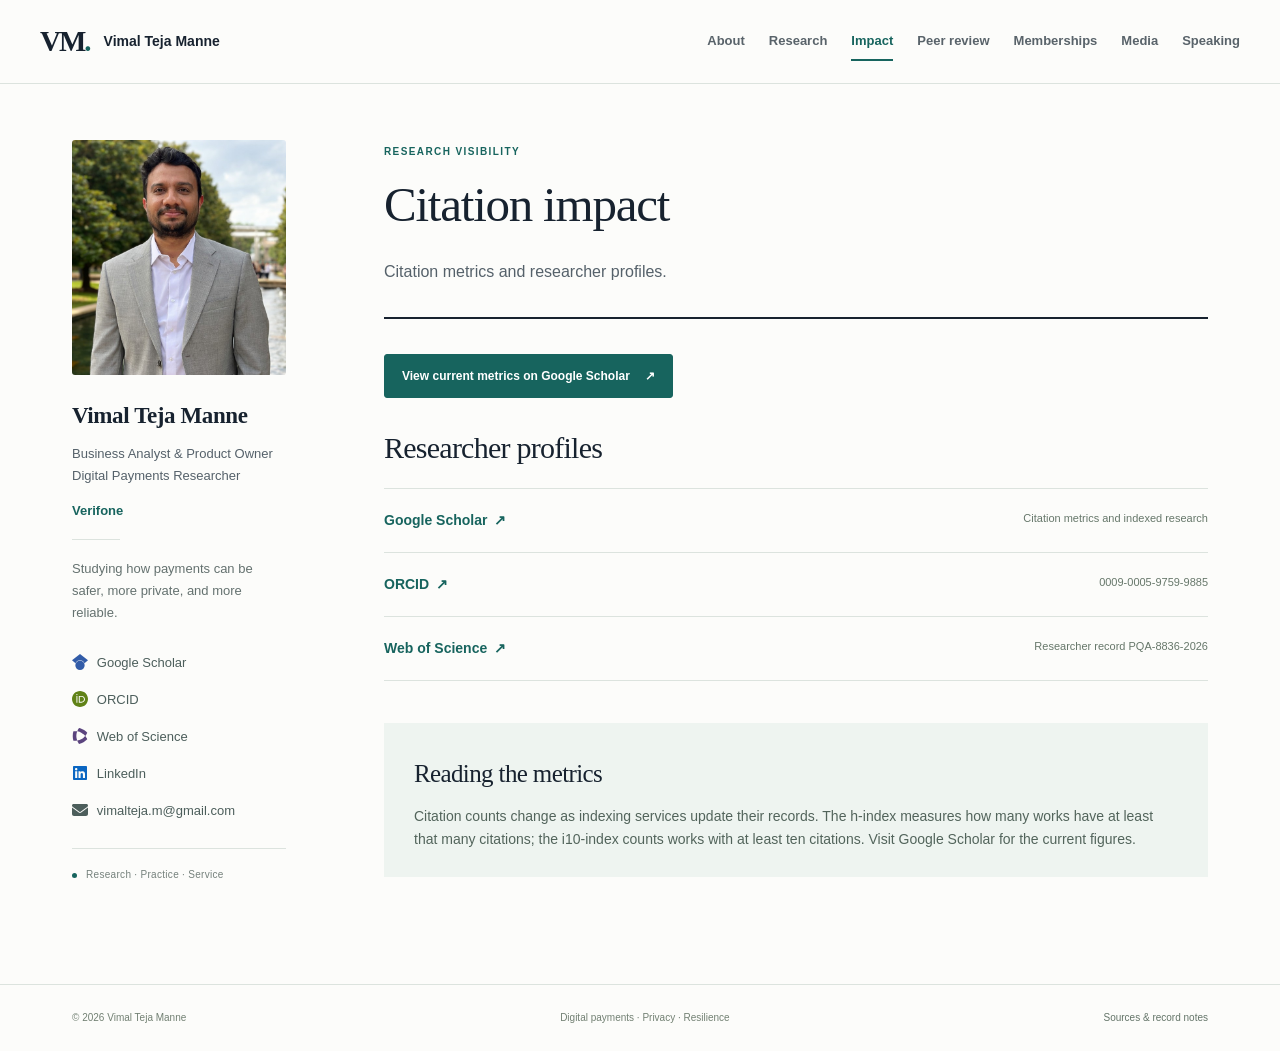
==== commit 601aa654: "Replace fixed citation counts with a refreshable display" ====
--- a/citation-impact.html
+++ b/citation-impact.html
@@ -1 +1,10 @@
-<!doctype html><html lang="en"><head><meta charset="utf-8"><meta name="viewport" content="width=device-width,initial-scale=1"><title>Citation impact | Vimal Teja Manne</title><meta name="description" content="Vimal Teja Manne's professional and scholarly portfolio: digital payments, fraud detection, privacy, resilient systems, and academic service."><meta property="og:title" content="Citation impact | Vimal Teja Manne"><meta property="og:description" content="Digital payments research and practice, with publications, professional service, and speaking."><meta property="og:type" content="website"><link rel="icon" href="./favicon.svg" type="image/svg+xml"><link rel="stylesheet" href="./style.css"><script src="./site.js" defer></script><link rel="canonical" href="https://vimaltejam-prog.github.io/citation-impact.html"><meta property="og:url" content="https://vimaltejam-prog.github.io/citation-impact.html"><meta property="og:image" content="https://vimaltejam-prog.github.io/vimal-teja-manne.jpg"><link rel="stylesheet" href="./profile-links.css"></head><body><a class="skip" href="#main">Skip to content</a><header class="masthead"><div class="masthead-inner"><a class="brand" href="./index.html"><span class="monogram">VM<span>.</span></span><span>Vimal Teja Manne</span></a><button class="menu-toggle" aria-expanded="false" aria-controls="main-nav">Menu <span aria-hidden="true">☰</span></button><nav id="main-nav" aria-label="Main navigation"><a href="./index.html" >About</a><a href="./publications.html" >Research</a><a href="./citation-impact.html" aria-current="page">Impact</a><a href="./peer-review.html" >Peer review</a><a href="./memberships.html" >Memberships</a><a href="./media.html" >Media</a><a href="./speaking.html" >Speaking</a></nav></div></header><div class="site-layout"><aside class="profile" aria-label="Profile"><img src="./vimal-teja-manne.jpg" width="240" height="240" alt="Vimal Teja Manne" fetchpriority="high"><a class="profile-name" href="./index.html">Vimal Teja Manne</a><p class="profile-role">Business Analyst &amp; Product Owner<br>Digital Payments Researcher</p><p class="affiliation">Verifone</p><div class="profile-rule"></div><p class="profile-bio">Studying how payments can be safer, more private, and more reliable.</p><ul class="profile-links" aria-label="Profiles and contact"><li><a href="https://scholar.google.com/citations?user=UysVplUAAAAJ&amp;hl=en" target="_blank" rel="noopener noreferrer"><img src="./profile-googlescholar.svg" width="16" height="16" alt=""><span class="profile-link-label">Google Scholar</span></a></li><li><a href="https://orcid.org/0009-0005-9759-9885" target="_blank" rel="noopener noreferrer"><img src="./profile-orcid.svg" width="16" height="16" alt=""><span class="profile-link-label">ORCID</span></a></li><li><a href="https://www.webofscience.com/wos/author/record/PQA-8836-2026" target="_blank" rel="noopener noreferrer"><img src="./profile-webofscience.svg" width="16" height="16" alt=""><span class="profile-link-label">Web of Science</span></a></li><li><a href="https://www.linkedin.com/in/mv9t9/" target="_blank" rel="noopener noreferrer"><img src="./profile-linkedin.svg" width="16" height="16" alt=""><span class="profile-link-label">LinkedIn</span></a></li><li><a href="mailto:vimalteja.m@gmail.com"><img src="./profile-email.svg" width="16" height="16" alt=""><span class="profile-link-label">vimalteja.m@gmail.com</span></a></li></ul><div class="sidebar-note"><span class="dot"></span> Research · Practice · Service</div></aside><main id="main" tabindex="-1"><header class="page-heading"><p class="eyebrow">Research visibility</p><h1>Citation impact</h1><p class="intro">A dated snapshot of my Google Scholar profile, alongside links to my researcher records.</p></header><div class="impact-metrics"><a href="https://scholar.google.com/citations?user=UysVplUAAAAJ&hl=en" target="_blank" rel="noopener noreferrer"><strong>37</strong><span>Total citations</span></a><a href="https://scholar.google.com/citations?user=UysVplUAAAAJ&hl=en" target="_blank" rel="noopener noreferrer"><strong>3</strong><span>h-index</span></a><a href="https://scholar.google.com/citations?user=UysVplUAAAAJ&hl=en" target="_blank" rel="noopener noreferrer"><strong>0</strong><span>i10-index</span></a></div><p class="metric-date">Observed on Google Scholar · November 26, 2026</p><h2>Researcher profiles</h2><div class="record-list"><div class="record"><a class="" href="https://scholar.google.com/citations?user=UysVplUAAAAJ&amp;hl=en" target="_blank" rel="noopener noreferrer">Google Scholar <span aria-hidden="true">↗</span></a><span>Citation metrics and indexed research</span></div><div class="record"><a class="" href="https://orcid.org/0009-0005-9759-9885" target="_blank" rel="noopener noreferrer">ORCID <span aria-hidden="true">↗</span></a><span>0009-0005-9759-9885</span></div><div class="record"><a class="" href="https://www.webofscience.com/wos/author/record/PQA-8836-2026" target="_blank" rel="noopener noreferrer">Web of Science <span aria-hidden="true">↗</span></a><span>Researcher record PQA-8836-2026</span></div></div><div class="note"><h2>Reading the metrics</h2><p>Citation counts change as indexing services update their records. The h-index measures how many works have at least that many citations; the i10-index counts works with at least ten citations. Visit Google Scholar for the current figures.</p></div></main></div><footer><div><span>© 2026 Vimal Teja Manne</span><span>Digital payments · Privacy · Resilience</span><a href="./sources.html">Sources &amp; record notes</a></div></footer></body></html>+<!doctype html><html lang="en"><head><meta charset="utf-8"><meta name="viewport" content="width=device-width,initial-scale=1"><title>Citation impact | Vimal Teja Manne</title><meta name="description" content="Vimal Teja Manne's professional and scholarly portfolio: digital payments, fraud detection, privacy, resilient systems, and academic service."><meta property="og:title" content="Citation impact | Vimal Teja Manne"><meta property="og:description" content="Digital payments research and practice, with publications, professional service, and speaking."><meta property="og:type" content="website"><link rel="icon" href="./favicon.svg" type="image/svg+xml"><link rel="stylesheet" href="./style.css"><script src="./site.js" defer></script><link rel="canonical" href="https://vimaltejam-prog.github.io/citation-impact.html"><meta property="og:url" content="https://vimaltejam-prog.github.io/citation-impact.html"><meta property="og:image" content="https://vimaltejam-prog.github.io/vimal-teja-manne.jpg"><link rel="stylesheet" href="./profile-links.css"><script src="./scholar-metrics.js" defer></script></head><body><a class="skip" href="#main">Skip to content</a><header class="masthead"><div class="masthead-inner"><a class="brand" href="./index.html"><span class="monogram">VM<span>.</span></span><span>Vimal Teja Manne</span></a><button class="menu-toggle" aria-expanded="false" aria-controls="main-nav">Menu <span aria-hidden="true">☰</span></button><nav id="main-nav" aria-label="Main navigation"><a href="./index.html" >About</a><a href="./publications.html" >Research</a><a href="./citation-impact.html" aria-current="page">Impact</a><a href="./peer-review.html" >Peer review</a><a href="./memberships.html" >Memberships</a><a href="./media.html" >Media</a><a href="./speaking.html" >Speaking</a></nav></div></header><div class="site-layout"><aside class="profile" aria-label="Profile"><img src="./vimal-teja-manne.jpg" width="240" height="240" alt="Vimal Teja Manne" fetchpriority="high"><a class="profile-name" href="./index.html">Vimal Teja Manne</a><p class="profile-role">Business Analyst &amp; Product Owner<br>Digital Payments Researcher</p><p class="affiliation">Verifone</p><div class="profile-rule"></div><p class="profile-bio">Studying how payments can be safer, more private, and more reliable.</p><ul class="profile-links" aria-label="Profiles and contact"><li><a href="https://scholar.google.com/citations?user=UysVplUAAAAJ&amp;hl=en" target="_blank" rel="noopener noreferrer"><img src="./profile-googlescholar.svg" width="16" height="16" alt=""><span class="profile-link-label">Google Scholar</span></a></li><li><a href="https://orcid.org/0009-0005-9759-9885" target="_blank" rel="noopener noreferrer"><img src="./profile-orcid.svg" width="16" height="16" alt=""><span class="profile-link-label">ORCID</span></a></li><li><a href="https://www.webofscience.com/wos/author/record/PQA-8836-2026" target="_blank" rel="noopener noreferrer"><img src="./profile-webofscience.svg" width="16" height="16" alt=""><span class="profile-link-label">Web of Science</span></a></li><li><a href="https://www.linkedin.com/in/mv9t9/" target="_blank" rel="noopener noreferrer"><img src="./profile-linkedin.svg" width="16" height="16" alt=""><span class="profile-link-label">LinkedIn</span></a></li><li><a href="mailto:vimalteja.m@gmail.com"><img src="./profile-email.svg" width="16" height="16" alt=""><span class="profile-link-label">vimalteja.m@gmail.com</span></a></li></ul><div class="sidebar-note"><span class="dot"></span> Research · Practice · Service</div></aside><main id="main" tabindex="-1"><header class="page-heading"><p class="eyebrow">Research visibility</p><h1>Citation impact</h1><p class="intro">Citation metrics and researcher profiles.</p></header><p><a class="button primary" href="https://scholar.google.com/citations?user=UysVplUAAAAJ&amp;hl=en" target="_blank" rel="noopener noreferrer">View current metrics on Google Scholar <span aria-hidden="true">↗</span></a></p>
+<div data-scholar-results hidden>
+  <div class="impact-metrics">
+    <a href="https://scholar.google.com/citations?user=UysVplUAAAAJ&amp;hl=en"><strong data-scholar-metric="citations"></strong><span>Total citations</span></a>
+    <a href="https://scholar.google.com/citations?user=UysVplUAAAAJ&amp;hl=en"><strong data-scholar-metric="h-index"></strong><span>h-index</span></a>
+    <a href="https://scholar.google.com/citations?user=UysVplUAAAAJ&amp;hl=en"><strong data-scholar-metric="i10-index"></strong><span>i10-index</span></a>
+  </div>
+  <p class="metric-date">Snapshot updated <time data-scholar-updated></time></p>
+</div>
+<h2>Researcher profiles</h2><div class="record-list"><div class="record"><a class="" href="https://scholar.google.com/citations?user=UysVplUAAAAJ&amp;hl=en" target="_blank" rel="noopener noreferrer">Google Scholar <span aria-hidden="true">↗</span></a><span>Citation metrics and indexed research</span></div><div class="record"><a class="" href="https://orcid.org/0009-0005-9759-9885" target="_blank" rel="noopener noreferrer">ORCID <span aria-hidden="true">↗</span></a><span>0009-0005-9759-9885</span></div><div class="record"><a class="" href="https://www.webofscience.com/wos/author/record/PQA-8836-2026" target="_blank" rel="noopener noreferrer">Web of Science <span aria-hidden="true">↗</span></a><span>Researcher record PQA-8836-2026</span></div></div><div class="note"><h2>Reading the metrics</h2><p>Citation counts change as indexing services update their records. The h-index measures how many works have at least that many citations; the i10-index counts works with at least ten citations. Visit Google Scholar for the current figures.</p></div></main></div><footer><div><span>© 2026 Vimal Teja Manne</span><span>Digital payments · Privacy · Resilience</span><a href="./sources.html">Sources &amp; record notes</a></div></footer></body></html>
